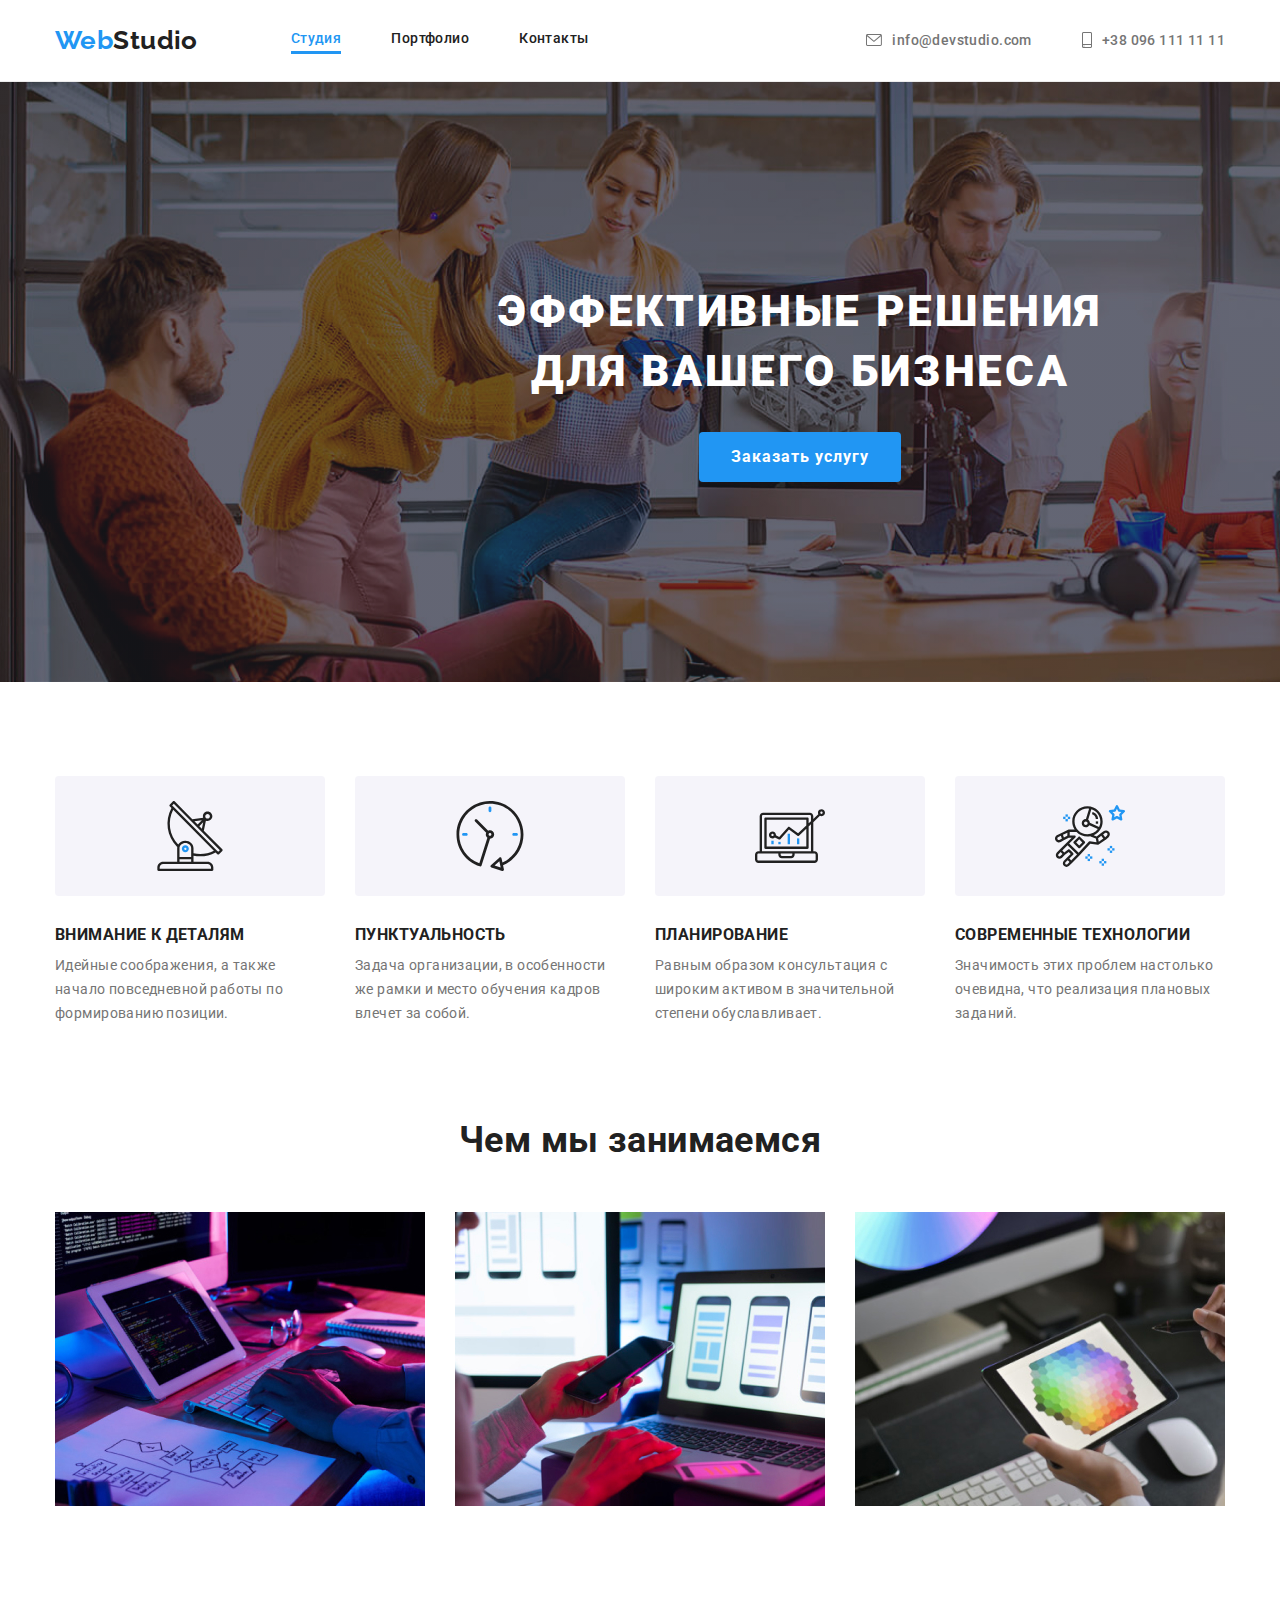
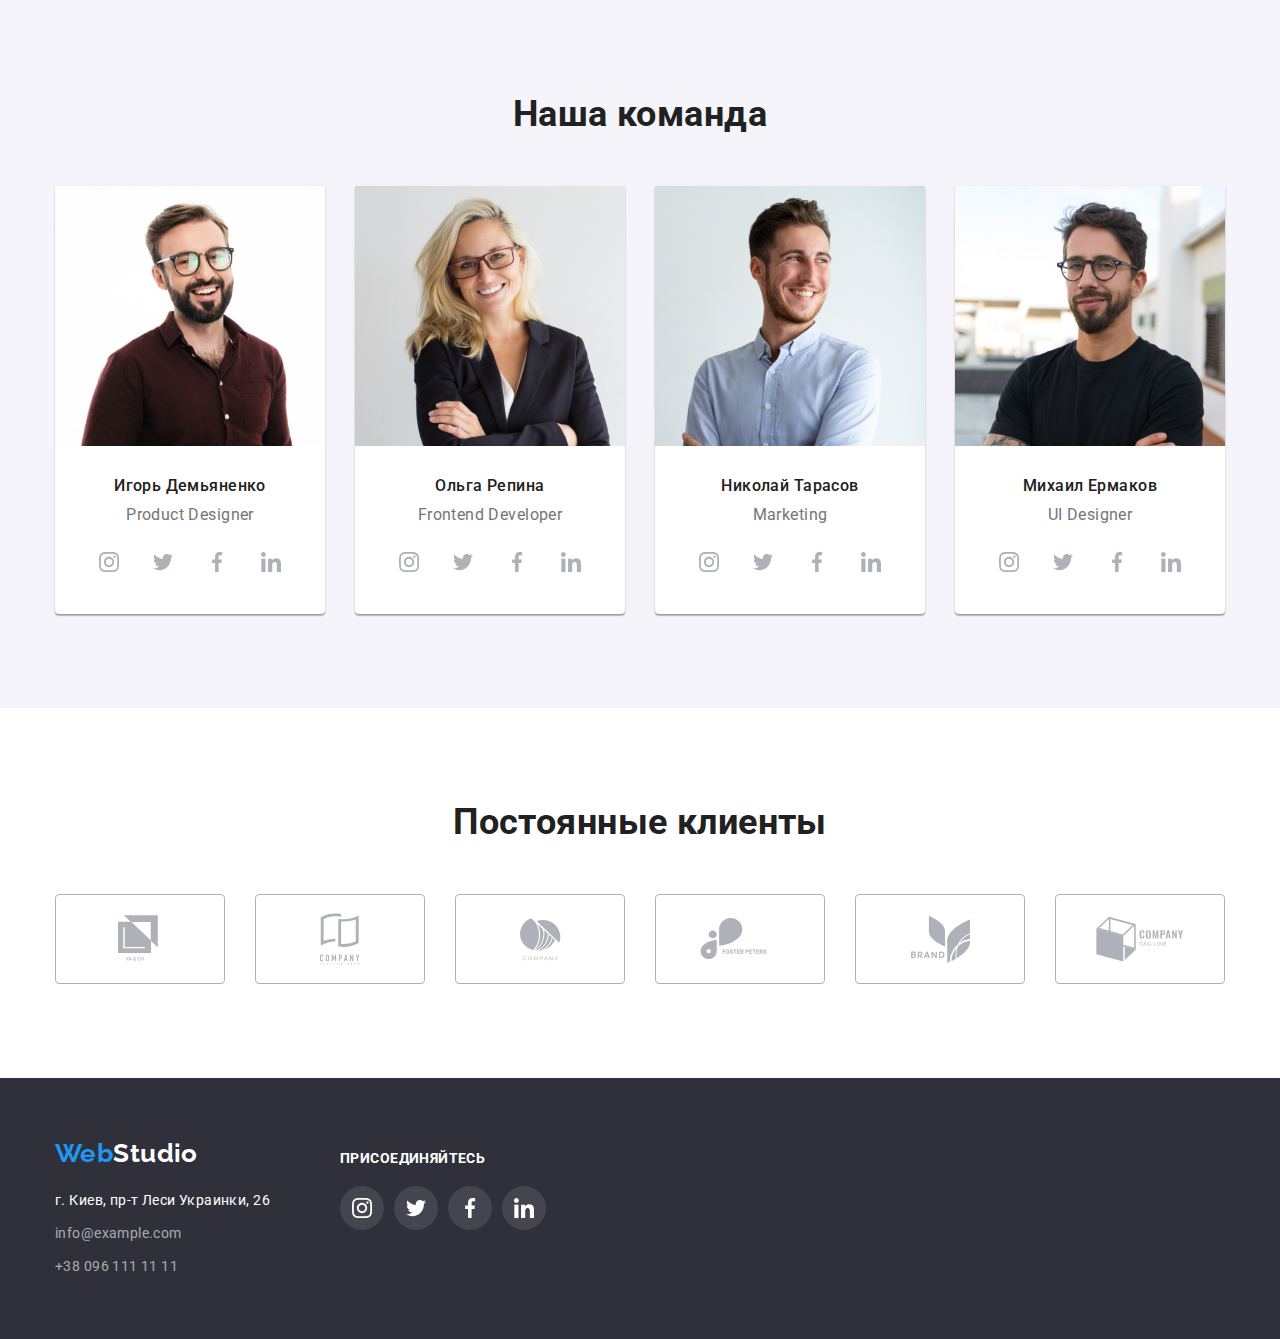
==== index.html @ 6929a304 "Клонирует репозиторий" ====
<!DOCTYPE html>
<html lang="ru">
  	<head>
  	  	<meta charset="UTF-8" />
			<meta name="viewport" content="width=device-width, initial-scale=1.0" />
			<title>Студия</title>
			<link href="https://fonts.googleapis.com/css2?family=Raleway:wght@700&family=Roboto:wght@400;500;700;900&display=swap"
				rel="stylesheet">
			<link rel="stylesheet" href="https://cdnjs.cloudflare.com/ajax/libs/modern-normalize/1.0.0/modern-normalize.min.css">
  	  		<link rel="stylesheet" href="./css/styles.css" />				
  	</head>
  	<body>
  	  	<!-- Шапка -->
  	  	<header class="header">
			<div class="container header-container">
				<!-- Навигация по сайту-->
				<nav class="navigation">
  	    		<!-- Лого -->
  	    			<a lang="en" href="./index.html" class="logo"><span class="logo-part">Web</span>Studio</a>
  	    			<ul class="header-menu list">
  	        			<li class="header-menu-item"><a href="" class="link header-link current-page">Студия</a></li>
  	        			<li class="header-menu-item"><a href="./portfolio.html" class="link header-link">Портфолио</a></li>
  	        			<li class="header-menu-item"><a href="" class="link header-link">Контакты</a></li>
  	      			</ul>
  	    		</nav>
  	    		<!-- Контакты -->
  	    		<ul class="header-contacts list">
  	      			<li class="header-contacts-item">
						<a href="mailto:info@devstudio.com" class="link header-link">							
							<svg class="header-icons-mail">
								<use href="./images/sprite.svg#mail-icon"></use>
							</svg>
							info@devstudio.com
						</a>
					</li>
  	      			<li class="header-contacts-item">
						<a href="tel:+380961111111" class="link header-link">
							<svg class="header-icons-phone">
								<use href="./images/sprite.svg#smartphone-icon"></use>
							</svg>
							+38 096 111 11 11
						</a>
					</li>
			  	</ul>
			</div>
  	  	</header>
  	  	<!-- Основной контент -->
  	  	<main>
  	    	<!-- Баннер -->
  	    	<section class="section-hero dark-bg">
  	      		<div class="container">
					<div class="hero-content">
  	        			<h1 class="title hero-title">Эффективные решения для вашего бизнеса</h1>
					  	<button type="button" class="btn hero-btn">Заказать услугу</button>
					</div>
  	      		</div>
  	    	</section>
  	    	<!-- Командные скилы -->
  	    	<section class="section skills">
				<div class="container">
					<h2 class="title section-title visually-hidden">Командные скилы</h2>
					<ul class="list skills-list">
						<li class="skills-item">
							<h3 class="title skills-title">Внимание к деталям</h3>
							<p class="skills-info">
							Идейные соображения, а также начало повседневной работы по
							формированию позиции.
							</p>
						</li>
						<li class="skills-item">
							<h3 class="title skills-title">Пунктуальность</h3>
							<p class="skills-info">
							Задача организации, в особенности же рамки и место обучения кадров
							влечет за собой.
							</p>
						</li>
						<li class="skills-item">
							<h3 class="title skills-title">Планирование</h3>
							<p class="skills-info">
							Равным образом консультация с широким активом в значительной
							степени обуславливает.
							</p>
						</li>
						<li class="skills-item">
							<h3 class="title skills-title">Современные технологии</h3>
							<p class="skills-info">
							Значимость этих проблем настолько очевидна, что реализация
							плановых заданий.
							</p>
						</li>
					</ul>
				</div>
  	    	</section>
  	    	<!-- Сецкия "Чем мы занимаемся" -->
  	    	<section class="section what-we-do">
				<div class="container">
  	      			<h2 class="title section-title">Чем мы занимаемся</h2>
  	      			<ul class="list what-we-do-list">
  	        			<li class="what-we-do-item">
  	          				<a href="">
  	            				<img
  	              					src="./images/studio-page/code.jpg"
  	              					alt="Процесс написания кода"
  	              					width="370"
  	              					height="294"
  	            				/>
  	          				</a>
  	        			</li>
  	        			<li class="what-we-do-item">
  	          				<a href="">
  	            				<img
  	            		  			src="./images/studio-page/app.jpg"
  	            		  			alt="Процесс создания приложений"
  	            		  			width="370"
  	            		  			height="294"
  	            				/>
  	          				</a>
  	        			</li>
  	        			<li class="what-we-do-item">
  	          				<a href="">
  	            				<img
  	            		  			src="./images/studio-page/design.jpg"
  	            		  			alt="Дизайнер с планшетом"
  	            		  			width="370"
  	            		  			height="294"
  	            				/>
  	          				</a>
  	        			</li>
					</ul>
				</div>
  	    	</section>
  	    	<!-- Информация о команде -->
  	    	<section class="section team-info">
				<div class="container">
  	      			<h2 class="title section-title">Наша команда</h2>
  	      			<ul class="list team-list">
  	        			<li class="team-item">
  	        	  			<img class="team-photo"
  	        	    			src="./images/studio-page/product_designer.jpg"
  	        	    			alt="Игорь Демьяненко. Product Designer."
  	        	    			width="270"
  	        	    			height="260"
  	        	  			/>
  	        	  			<h3 class="team-title">Игорь Демьяненко</h3>
							<p class="team-position">Product Designer</p>
							<ul class="list social-icons">
								<li class="social-icons-item">
									<a class="social-icons-link" href="https://instagram.com/" target="_blank"
										rel="noopener noreferer" aria-label="Instagram">
										<svg class="social-icons-svg">
											<use href="./images/sprite.svg#instagram-icon"></use>
										</svg>
									</a>
								</li>
								<li class="social-icons-item">
									<a class="social-icons-link" href="https://twitter.com/" target="_blank"
										rel="noopener noreferer" aria-label="Twitter">
										<svg class="social-icons-svg">
											<use href="./images/sprite.svg#twitter-icon"></use>
										</svg>
									</a>
								</li>
								<li class="social-icons-item">
									<a class="social-icons-link" href="https://facebook.com/" target="_blank"
										rel="noopener noreferer" aria-label="Facebook">
										<svg class="social-icons-svg">
											<use href="./images/sprite.svg#facebook-icon"></use>
										</svg>
									</a>
								</li>
								<li class="social-icons-item">
									<a class="social-icons-link" href="https://linkedin.com/" target="_blank"
										rel="noopener noreferer" aria-label="Linkedin">
										<svg class="social-icons-svg">
											<use href="./images/sprite.svg#linkedin-icon"></use>
										</svg>
									</a>
								</li>
							</ul>
  	        			</li>
  	        			<li class="team-item">
  	        	  			<img class="team-photo"
  	        	    			src="./images/studio-page/frontend_developer.jpg"
  	        	    			alt="Ольга Репина. Frontend Developer."
  	        	    			width="270"
  	        	    			height="260"
  	        	  			/>
  	        	  			<h3 class="team-title">Ольга Репина</h3>
							<p class="team-position">Frontend Developer</p>
							<ul class="list social-icons">
								<li class="social-icons-item">
									<a class="social-icons-link" href="https://instagram.com/" target="_blank" rel="noopener noreferer"
										aria-label="Instagram">
										<svg class="social-icons-svg">
											<use href="./images/sprite.svg#instagram-icon"></use>
										</svg>
									</a>
								</li>
								<li class="social-icons-item">
									<a class="social-icons-link" href="https://twitter.com/" target="_blank" rel="noopener noreferer"
										aria-label="Twitter">
										<svg class="social-icons-svg">
											<use href="./images/sprite.svg#twitter-icon"></use>
										</svg>
									</a>
								</li>
								<li class="social-icons-item">
									<a class="social-icons-link" href="https://facebook.com/" target="_blank" rel="noopener noreferer"
										aria-label="Facebook">
										<svg class="social-icons-svg">
											<use href="./images/sprite.svg#facebook-icon"></use>
										</svg>
									</a>
								</li>
								<li class="social-icons-item">
									<a class="social-icons-link" href="https://linkedin.com/" target="_blank" rel="noopener noreferer"
										aria-label="Linkedin">
										<svg class="social-icons-svg">
											<use href="./images/sprite.svg#linkedin-icon"></use>
										</svg>
									</a>
								</li>
							</ul>
  	        			</li>
  	        			<li class="team-item">
  	        	  			<img class="team-photo"
  	        	    			src="./images/studio-page/marketing.jpg"
  	        	    			alt="Николай Тарасов. Marketing."
  	        	    			width="270"
  	        	    			height="260"
  	        	  			/>
  	        	  			<h3 class="team-title">Николай Тарасов</h3>
							<p class="team-position">Marketing</p>
							<ul class="list social-icons">
								<li class="social-icons-item">
									<a class="social-icons-link" href="https://instagram.com/" target="_blank" rel="noopener noreferer"
										aria-label="Instagram">
										<svg class="social-icons-svg">
											<use href="./images/sprite.svg#instagram-icon"></use>
										</svg>
									</a>
								</li>
								<li class="social-icons-item">
									<a class="social-icons-link" href="https://twitter.com/" target="_blank" rel="noopener noreferer"
										aria-label="Twitter">
										<svg class="social-icons-svg">
											<use href="./images/sprite.svg#twitter-icon"></use>
										</svg>
									</a>
								</li>
								<li class="social-icons-item">
									<a class="social-icons-link" href="https://facebook.com/" target="_blank" rel="noopener noreferer"
										aria-label="Facebook">
										<svg class="social-icons-svg">
											<use href="./images/sprite.svg#facebook-icon"></use>
										</svg>
									</a>
								</li>
								<li class="social-icons-item">
									<a class="social-icons-link" href="https://linkedin.com/" target="_blank" rel="noopener noreferer"
										aria-label="Linkedin">
										<svg class="social-icons-svg">
											<use href="./images/sprite.svg#linkedin-icon"></use>
										</svg>
									</a>
								</li>
							</ul>
  	        			</li>
  	        			<li class="team-item">
  	        	  			<img class="team-photo"
  	        	    			src="./images/studio-page/ui_designer.jpg"
  	        	    			alt="Михаил Ермаков. UI Designer."
  	        	    			width="270"
  	        	    			height="260"
  	        	  			/>
  	        	  			<h3 class="team-title">Михаил Ермаков</h3>
							<p class="team-position">UI Designer</p>
							<ul class="list social-icons">
								<li class="social-icons-item">
									<a class="social-icons-link" href="https://instagram.com/" target="_blank" rel="noopener noreferer"
										aria-label="Instagram">
										<svg class="social-icons-svg">
											<use href="./images/sprite.svg#instagram-icon"></use>
										</svg>
									</a>
								</li>
								<li class="social-icons-item">
									<a class="social-icons-link" href="https://twitter.com/" target="_blank" rel="noopener noreferer"
										aria-label="Twitter">
										<svg class="social-icons-svg">
											<use href="./images/sprite.svg#twitter-icon"></use>
										</svg>
									</a>
								</li>
								<li class="social-icons-item">
									<a class="social-icons-link" href="https://facebook.com/" target="_blank" rel="noopener noreferer"
										aria-label="Facebook">
										<svg class="social-icons-svg">
											<use href="./images/sprite.svg#facebook-icon"></use>
										</svg>
									</a>
								</li>
								<li class="social-icons-item">
									<a class="social-icons-link" href="https://linkedin.com/" target="_blank" rel="noopener noreferer"
										aria-label="Linkedin">
										<svg class="social-icons-svg">
											<use href="./images/sprite.svg#linkedin-icon"></use>
										</svg>
									</a>
								</li>
							</ul>
  	        			</li>
					</ul>
				</div>
  	    	</section>
			<section class="section customers">
				<div class="container">
					<h2 class="title section-title">Постоянные клиенты</h2>
					<ul class="list customers-list">
						<li class="customers-item">
							<a class="customers-link" href="" target="_blank" rel="noopener noreferer" aria-label="Company1">
								<svg class="customers-icons-svg customers-icons-svg1">
									<use href="./images/sprite.svg#logo1-icon"></use>
								</svg>
							</a>
						</li>
						<li class="customers-item">
							<a class="customers-link" href="" target="_blank" rel="noopener noreferer" aria-label="Company2">
								<svg class="customers-icons-svg customers-icons-svg2">
									<use href="./images/sprite.svg#logo2-icon"></use>
								</svg>
							</a>
						</li>
						<li class="customers-item">
							<a class="customers-link" href="" target="_blank" rel="noopener noreferer" aria-label="Company3">
								<svg class="customers-icons-svg customers-icons-svg3">
									<use href="./images/sprite.svg#logo3-icon"></use>
								</svg>
							</a>
						</li>
						<li class="customers-item">
							<a class="customers-link" href="" target="_blank" rel="noopener noreferer" aria-label="Company4">
								<svg class="customers-icons-svg customers-icons-svg4">
									<use href="./images/sprite.svg#logo4-icon"></use>
								</svg>
							</a>
						</li>
						<li class="customers-item">
							<a class="customers-link" href="" target="_blank" rel="noopener noreferer" aria-label="Company5">
								<svg class="customers-icons-svg customers-icons-svg5">
									<use href="./images/sprite.svg#logo5-icon"></use>
								</svg>
							</a>
						</li>
						<li class="customers-item">
							<a class="customers-link" href="" target="_blank" rel="noopener noreferer" aria-label="Company6">
								<svg class="customers-icons-svg customers-icons-svg6">
									<use href="./images/sprite.svg#logo6-icon"></use>
								</svg>
							</a>
						</li>
					</ul>
				</div>
			</section>
		</main>
  	  	<!-- Footer -->
  	  	<footer class="footer dark-bg">
			<div class="container">
				<div>
  	    			<a href="./index.html" class="logo"><span class="logo-part">Web</span>Studio</a>
  	    			<address>
						<ul class="list">
  	        				<li class="footer-item"><a href="https://goo.gl/maps/fc2orhwNAGjBspvX7" class="link" target="_blank" rel="noopener noreferer">г. Киев, пр-т Леси Украинки, 26</a></li>
							<li class="footer-item"><a href="mailto:info@devstudio.com" class="link footer-link">info@example.com</a></li>
							<li class="footer-item"><a href="tel:+380961111111" class="link footer-link">+38 096 111 11 11</a></li>
						</ul>
					</address>
				</div>
				<div class="footer-social">
					<h4 class="title">Присоединяйтесь</h4>
					<ul class="list social-icons">
						<li class="social-icons-item">
							<a class="social-icons-link footer-icons-link" href="https://instagram.com/" target="_blank" rel="noopener noreferer"
								aria-label="Instagram">
								<svg class="social-icons-svg">
									<use href="./images/sprite.svg#instagram-icon"></use>
								</svg>
							</a>
						</li>
						<li class="social-icons-item">
							<a class="social-icons-link footer-icons-link" href="https://twitter.com/" target="_blank" rel="noopener noreferer"
								aria-label="Twitter">
								<svg class="social-icons-svg">
									<use href="./images/sprite.svg#twitter-icon"></use>
								</svg>
							</a>
						</li>
						<li class="social-icons-item">
							<a class="social-icons-link footer-icons-link" href="https://facebook.com/" target="_blank" rel="noopener noreferer"
								aria-label="Facebook">
								<svg class="social-icons-svg">
									<use href="./images/sprite.svg#facebook-icon"></use>
								</svg>
							</a>
						</li>
						<li class="social-icons-item">
							<a class="social-icons-link footer-icons-link" href="https://linkedin.com/" target="_blank" rel="noopener noreferer"
								aria-label="Linkedin">
								<svg class="social-icons-svg">
									<use href="./images/sprite.svg#linkedin-icon"></use>
								</svg>
							</a>
						</li>
					</ul>
				</div>  
			</div>
  	  	</footer>
  	</body>
</html>
---- css/styles.css ----
:root {
  --main-color: #757575;
  --title-color: #212121;
  --accent-color: #2196f3;
  --white: #ffffff;
  --dark-bg: #2f303a;
  --grey: #f5f4fa;
  --icons: #afb1b8;
}

html {
  box-sizing: border-box;
}

*,
*::before,
*::after {
  box-sizing: inherit;
}

body {
  margin: 0px;
  padding: 0px;
  font-family: Roboto, sans-serif;
  font-size: 14px;
  line-height: 1.714;
  letter-spacing: 0.03em;
  color: var(--main-color);
}

h1,
h2,
h3,
h4,
p {
  margin-top: 0;
}

img {
  display: block;
  max-width: 100%;
  height: auto;
}

address {
  font-style: normal;
}

.visually-hidden {
  position: absolute !important;
  clip: rect(1px 1px 1px 1px);
  clip: rect(1px, 1px, 1px, 1px);
  padding: 0 !important;
  border: 0 !important;
  height: 1px !important;
  width: 1px !important;
  overflow: hidden;
}

.container {
  width: 1200px;
  padding-left: 15px;
  padding-right: 15px;
  margin-right: auto;
  margin-left: auto;
}

.list {
  list-style: none;
  margin: 0;
  padding: 0;
}

.link {
  color: var(--title-color);
  text-decoration: none;
}

.header-link {
  font-weight: 500;
  line-height: 1.143;
}

.header-contacts .header-link {
  color: var(--main-color);
}

.header-contacts .header-contacts-item:not(:last-child) {
  margin-right: 50px;
}

.link:hover,
.link:focus,
.dark-bg .link:hover,
.dark-bg .link:focus,
.current-page {
  color: var(--accent-color);
}

.header-menu .header-link:hover:after,
.current-page:after {
  content: '';
  display: block;
  width: 100%;
  height: 3px;
  background-color: var(--accent-color);
}

.logo {
  font-family: Raleway;
  font-weight: 700;
  font-size: 26px;
  line-height: 1.192;
  color: var(--title-color);
  text-decoration: none;
}

.logo-part {
  color: var(--accent-color);
}

.btn {
  display: inline-block;
  font-family: inherit;
  font-size: 16px;
  text-align: center;
  border: none;
  border-radius: 4px;
  cursor: pointer;
}

.hero-btn {
  font-weight: 700;
  line-height: 1.875;
  letter-spacing: 0.06em;
  min-width: 200px;
  padding: 10px 32px;
  background-color: var(--accent-color);
  color: var(--white);
}

.btn:hover,
.btn:focus {
  background-color: rgba(33, 150, 243, 0.75);
  box-shadow: 0px 3px 1px rgba(0, 0, 0, 0.1), 0px 1px 2px rgba(0, 0, 0, 0.08),
    0px 2px 2px rgba(0, 0, 0, 0.12);
}

.btn:active {
  background-color: rgba(33, 150, 243, 0.5);
  box-shadow: 0px 3px 1px rgba(0, 0, 0, 0.1), 0px 1px 2px rgba(0, 0, 0, 0.08),
    0px 2px 2px rgba(0, 0, 0, 0.12);
}

.title {
  font-weight: 700;
  color: var(--title-color);
}

.hidden-title {
  display: none;
}

.header {
  padding: 25px 0px;
  border-bottom: 1px solid #ececec;
}

.header .logo {
  margin-right: 93px;
}

.header-container {
  display: flex;
  justify-content: flex-end;
  align-items: center;
}

.navigation {
  display: flex;
  margin-right: auto;
  align-items: center;
}

.header-menu {
  display: inline-flex;
}

.header-menu-item:not(:last-child) {
  margin-right: 50px;
}

.header-contacts {
  display: flex;
}

.header-contacts .header-link {
  display: flex;
  align-items: center;
}

.header-icons-mail {
  width: 16px;
  height: 12px;
  margin-right: 10px;
  fill: var(--main-color);
}

.header-icons-phone {
  width: 10px;
  height: 16px;
  margin-right: 10px;
  fill: var(--main-color);
}

.header-link:hover .header-icons-mail,
.header-link:focus .header-icons-mail,
.header-link:hover .header-icons-phone,
.header-link:focus .header-icons-phone {
  fill: var(--accent-color);
}

.section-hero {
  min-width: 1600px;
  padding-top: 200px;
  padding-bottom: 200px;
  background-image: linear-gradient(
      to right,
      rgba(47, 48, 58, 0.4),
      rgba(47, 48, 58, 0.4)
    ),
    url(../images/studio-page/hero-img.jpg);
  background-repeat: no-repeat;
  background-position: center;
}

.hero-content {
  text-align: center;
}

.hero-title {
  margin-right: auto;
  margin-left: auto;
  margin-bottom: 30px;
  max-width: 696px;
  font-weight: 900;
  font-size: 44px;
  line-height: 1.36;
  letter-spacing: 0.06em;
  text-transform: uppercase;
}

.section {
  padding-top: 94px;
  padding-bottom: 94px;
}

.section-title {
  font-size: 36px;
  line-height: 1.166;
  text-align: center;
}

.skills-list {
  display: flex;
  flex-wrap: wrap;
  margin-left: -30px;
  margin-top: -30px;
}

.skills-item {
  margin-left: 30px;
  margin-top: 30px;
  flex-basis: calc(100% / 4 - 30px);
}

.skills-item::before {
  display: block;
  content: '';
  height: 120px;
  margin-bottom: 30px;
  background-repeat: no-repeat;
  background-position: center center;
  background-color: var(--grey);
  border-radius: 4px;
}

.skills-item:nth-child(1)::before {
  background-image: url(../images/studio-page/antenna.svg);
}

.skills-item:nth-child(2)::before {
  background-image: url(../images/studio-page/clock.svg);
}

.skills-item:nth-child(3)::before {
  background-image: url(../images/studio-page/diagram.svg);
}

.skills-item:nth-child(4)::before {
  background-image: url(../images/studio-page/astronaut.svg);
}

.skills-title {
  margin-bottom: 10px;
  line-height: 1.143;
  text-transform: uppercase;
}

.skills-info {
  margin-bottom: 0px;
  line-height: 1.714;
}

.what-we-do {
  padding-top: 0;
}

.what-we-do .section-title {
  margin-bottom: 50px;
}

.what-we-do-list {
  display: flex;
  flex-wrap: wrap;
  margin-top: -30px;
  margin-left: -30px;
}

.what-we-do-item {
  padding-bottom: 0;
  margin-top: 30px;
  margin-left: 30px;
  flex-basis: calc(100% / 3 - 30px);
}

.team-info {
  background-color: var(--grey);
}

.team-info .section-title {
  margin-bottom: 50px;
}

.team-list {
  display: flex;
  flex-wrap: wrap;
  margin-top: -30px;
  margin-left: -30px;
}

.team-item {
  margin-top: 30px;
  margin-left: 30px;
  padding-bottom: 30px;
  flex-basis: calc(100% / 4 - 30px);
  background-color: var(--white);
  box-shadow: 0px 1px 3px rgba(0, 0, 0, 0.12), 0px 1px 1px rgba(0, 0, 0, 0.14),
    0px 2px 1px rgba(0, 0, 0, 0.2);
  border-radius: 0px 0px 4px 4px;
}

.team-photo {
  margin-bottom: 30px;
}

.team-title {
  margin-bottom: 10px;
  font-weight: 500;
  font-size: 16px;
  line-height: 1.188;
  text-align: center;
  color: var(--title-color);
}

.team-position {
  margin-bottom: 16px;
  font-size: 16px;
  line-height: 1.188;
  text-align: center;
}

.social-icons {
  display: flex;
  justify-content: center;
}

.social-icons-item:not(:last-child) {
  margin-right: 10px;
}

.social-icons-link {
  display: flex;
  justify-content: center;
  align-items: center;
  width: 44px;
  height: 44px;
  border-radius: 50%;
}

.social-icons-link:hover {
  background-color: var(--accent-color);
}

.social-icons-svg {
  width: 20px;
  height: 20px;
  fill: var(--icons);
}

.social-icons-link:hover .social-icons-svg,
.social-icons-link:focus .social-icons-svg {
  fill: var(--white);
}

.customers .section-title {
  margin-bottom: 50px;
}

.customers-list {
  display: flex;
  justify-content: center;
}

.customers-item:not(:last-child) {
  margin-right: 30px;
}

.customers-link {
  display: flex;
  justify-content: center;
  align-items: center;
  width: 170px;
  height: 90px;
  border: 1px solid #afb1b8;
  border-radius: 4px;
}

.customers-link:hover {
  border: 1px solid var(--accent-color);
  border-radius: 4px;
}

.customers-icons-svg {
  fill: var(--icons);
}

.customers-link:hover .customers-icons-svg,
.customers-link:focus .customers-icons-svg {
  fill: var(--accent-color);
}

.customers-icons-svg1 {
  width: 44px;
  height: 49px;
}

.customers-icons-svg2 {
  width: 40px;
  height: 52px;
}

.customers-icons-svg3 {
  width: 41px;
  height: 43px;
}

.customers-icons-svg4 {
  width: 80px;
  height: 42px;
}

.customers-icons-svg5 {
  width: 59px;
  height: 47px;
}

.customers-icons-svg6 {
  width: 88px;
  height: 45px;
}

.works-title {
  padding: 0 24px;
  margin-bottom: 4px;
  font-weight: 700;
  font-size: 18px;
  line-height: 2;
  letter-spacing: 0.06em;
  color: var(--title-color);
}

.works-type {
  padding: 0 24px 20px;
  margin-bottom: 0;
  font-size: 16px;
  line-height: 1.875;
  color: var(--main-color);
}

.footer {
  padding-top: 60px;
  padding-bottom: 60px;
}

.footer .logo {
  display: inline-block;
  margin-bottom: 20px;
}

.footer-item:not(:last-child) {
  margin-bottom: 9px;
}

.footer .container {
  display: flex;
}

.footer-social {
  margin-left: 70px;
}

.footer-social .title {
  margin-top: 12px;
  margin-bottom: 20px;
  font-weight: 700;
  line-height: 1.143;
  text-transform: uppercase;
}

.footer-social .social-icons-svg {
  fill: var(--white);
}

.footer-icons-link {
  background-color: rgba(255, 255, 255, 0.1);
}

.portfolio {
  padding: 94px 0px;
}

.portfolio-menu-list {
  display: flex;
  justify-content: center;
}

.potfolio-menu-item:not(:last-child) {
  margin-right: 8px;
}

.potfolio-btn {
  padding: 6px 22px;
  font-weight: 500;
  line-height: 1.625;
  background-color: var(--grey);
}

.portfolio-nav {
  margin-bottom: 50px;
}

.potfolio-menu {
  display: flex;
  flex-wrap: wrap;
  margin-left: -30px;
  margin-top: -30px;
}

.portfolio-item {
  border: 1px solid #eeeeee;
  margin-left: 30px;
  margin-top: 30px;
  flex-basis: calc(100% / 3 - 30px);
}

.portfolio-item:hover,
.portfolio-item:focus {
  box-shadow: 0px 1px 1px rgba(0, 0, 0, 0.12), 0px 4px 4px rgba(0, 0, 0, 0.06),
    1px 4px 6px rgba(0, 0, 0, 0.16);
}

.portfolio-photo {
  margin-bottom: 20px;
}

.dark-bg {
  background-color: var(--dark-bg);
}

.dark-bg .title,
.dark-bg .link,
.dark-bg .logo {
  color: var(--white);
}

.dark-bg .footer-link {
  color: rgba(255, 255, 255, 0.6);
}
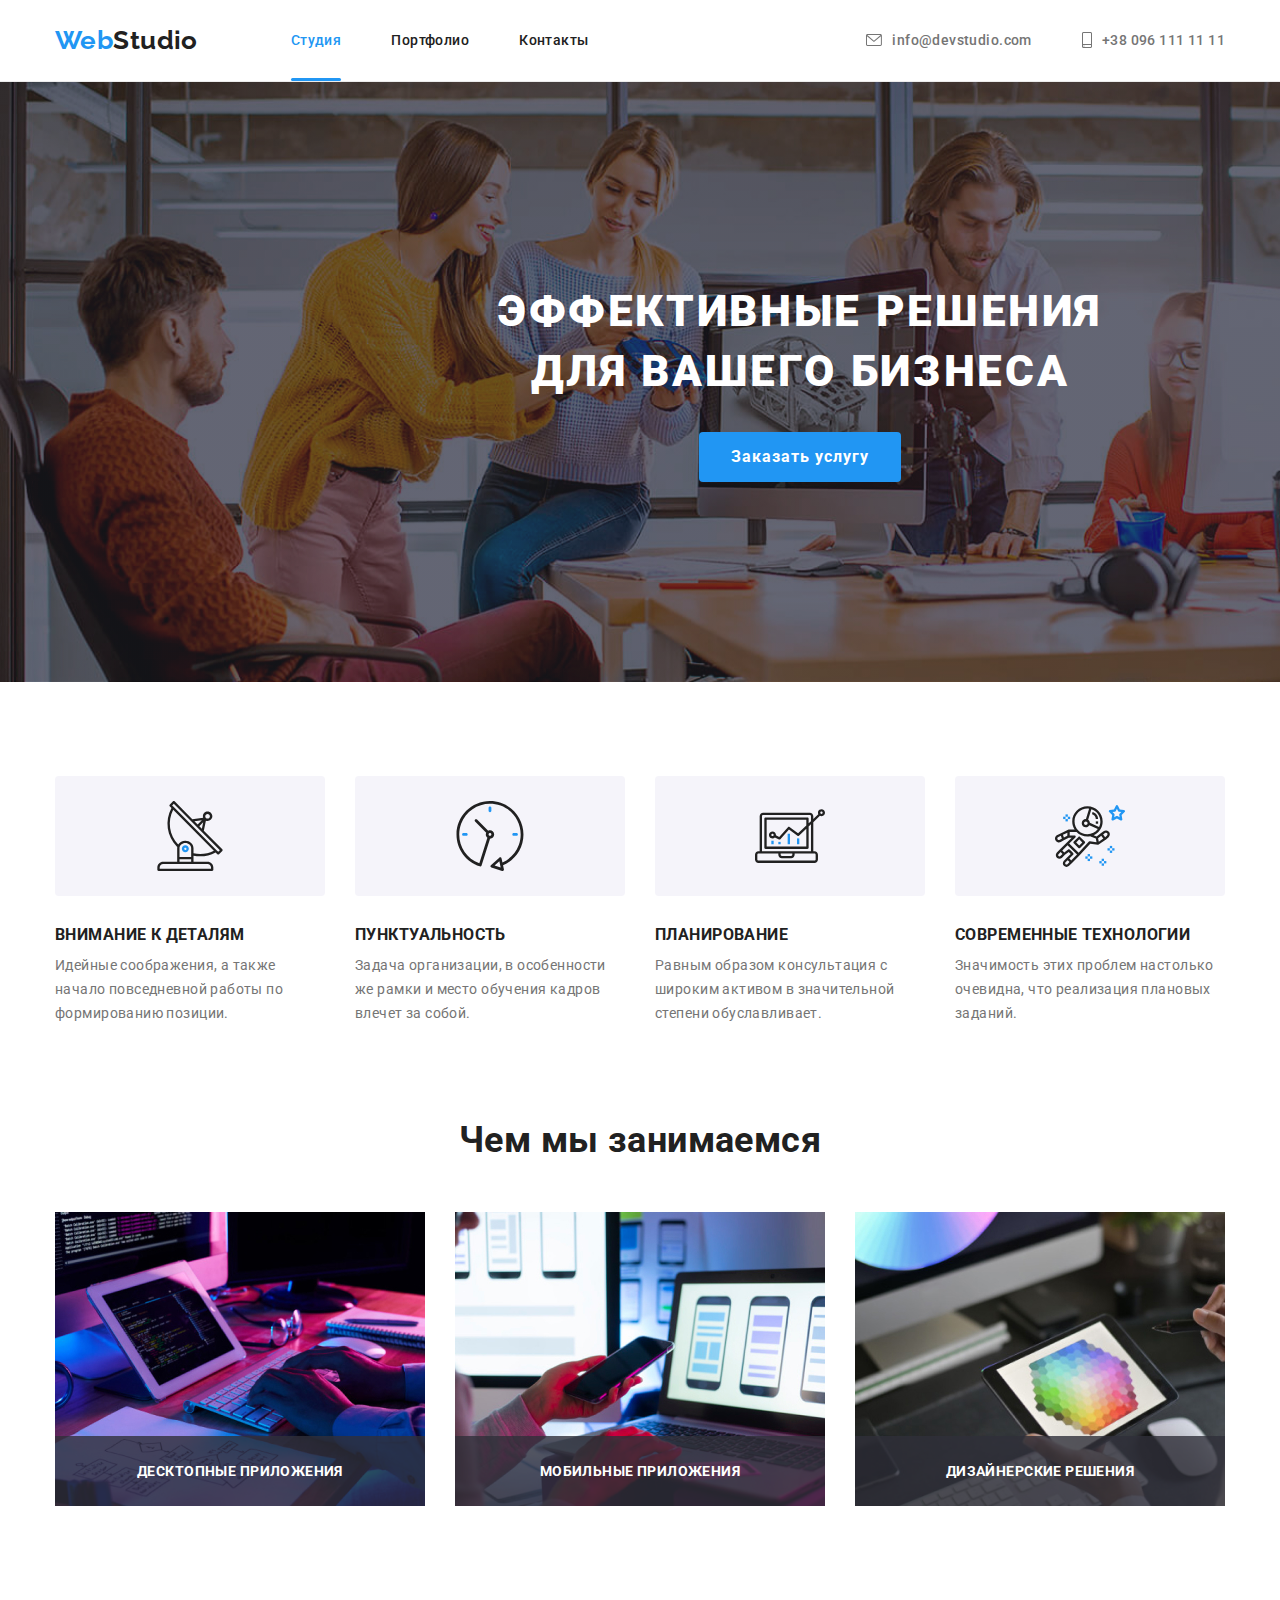
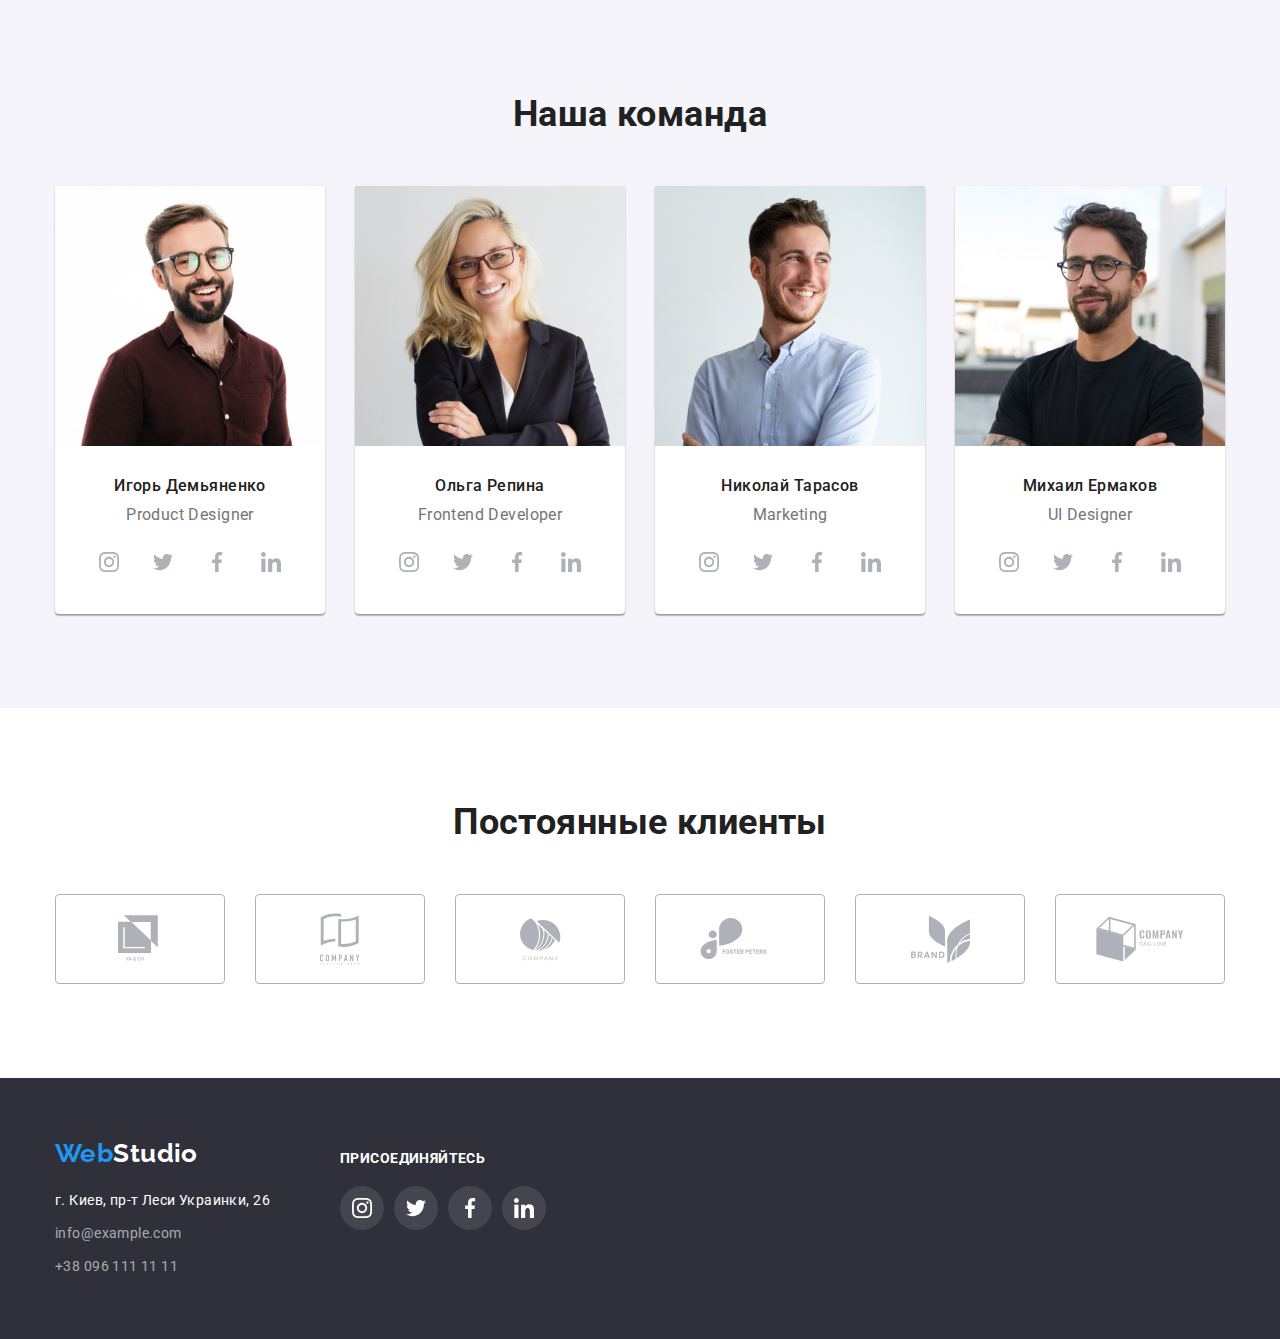
==== commit ef88bcee: "Добавляет позиционирование." ====
--- a/index.html
+++ b/index.html
@@ -18,9 +18,15 @@
   	    		<!-- Лого -->
   	    			<a lang="en" href="./index.html" class="logo"><span class="logo-part">Web</span>Studio</a>
   	    			<ul class="header-menu list">
-  	        			<li class="header-menu-item"><a href="" class="link header-link current-page">Студия</a></li>
-  	        			<li class="header-menu-item"><a href="./portfolio.html" class="link header-link">Портфолио</a></li>
-  	        			<li class="header-menu-item"><a href="" class="link header-link">Контакты</a></li>
+  	        			<li class="header-menu-item">
+							<a href="" class="link header-link current-page">Студия<div class="sub-line"></div></a>
+						</li>
+  	        			<li class="header-menu-item">
+							<a href="./portfolio.html" class="link header-link">Портфолио</a>
+						</li>
+  	        			<li class="header-menu-item">
+							<a href="" class="link header-link">Контакты</a>
+						</li>
   	      			</ul>
   	    		</nav>
   	    		<!-- Контакты -->
@@ -98,32 +104,41 @@
   	      			<ul class="list what-we-do-list">
   	        			<li class="what-we-do-item">
   	          				<a href="">
-  	            				<img
-  	              					src="./images/studio-page/code.jpg"
-  	              					alt="Процесс написания кода"
-  	              					width="370"
-  	              					height="294"
-  	            				/>
+								<div class="what-we-do-thumb">
+  	            					<img
+  	              						src="./images/studio-page/code.jpg"
+  	              						alt="Процесс написания кода"
+  	              						width="370"
+  	              						height="294"
+									/>
+									<p class="what-we-do-info">Десктопные приложения</p>
+								</div>
   	          				</a>
   	        			</li>
   	        			<li class="what-we-do-item">
   	          				<a href="">
-  	            				<img
-  	            		  			src="./images/studio-page/app.jpg"
-  	            		  			alt="Процесс создания приложений"
-  	            		  			width="370"
-  	            		  			height="294"
-  	            				/>
+								<div class="what-we-do-thumb">
+									<img
+										src="./images/studio-page/app.jpg"
+										alt="Процесс создания приложений"
+										width="370"
+										height="294"
+									/>
+									<p class="what-we-do-info">Мобильные приложения</p>
+								</div>
   	          				</a>
   	        			</li>
   	        			<li class="what-we-do-item">
   	          				<a href="">
-  	            				<img
-  	            		  			src="./images/studio-page/design.jpg"
-  	            		  			alt="Дизайнер с планшетом"
-  	            		  			width="370"
-  	            		  			height="294"
-  	            				/>
+								<div class="what-we-do-thumb">
+									<img
+										src="./images/studio-page/design.jpg"
+										alt="Дизайнер с планшетом"
+										width="370"
+										height="294"
+									/>
+									<p class="what-we-do-info">Дизайнерские решения</p>  
+								</div>
   	          				</a>
   	        			</li>
 					</ul>
--- a/css/styles.css
+++ b/css/styles.css
@@ -97,15 +97,6 @@
   color: var(--accent-color);
 }
 
-.header-menu .header-link:hover:after,
-.current-page:after {
-  content: '';
-  display: block;
-  width: 100%;
-  height: 3px;
-  background-color: var(--accent-color);
-}
-
 .logo {
   font-family: Raleway;
   font-weight: 700;
@@ -189,6 +180,29 @@
 .header-menu-item:not(:last-child) {
   margin-right: 50px;
 }
+
+.current-page {
+  position: relative;
+}
+
+.sub-line {
+  position: absolute;
+  left: 0;
+  top: 46.85px;
+  width: 100%;
+  height: 3px;
+  border-radius: 2px;
+  background-color: var(--accent-color);
+}
+
+/* .header-menu .header-link:hover:after,
+.current-page:after {
+  content: '';
+  display: block;
+  width: 100%;
+  height: 3px;
+  background-color: var(--accent-color);
+} */
 
 .header-contacts {
   display: flex;
@@ -334,6 +348,25 @@
   flex-basis: calc(100% / 3 - 30px);
 }
 
+.what-we-do-thumb {
+  position: relative;
+}
+
+.what-we-do-info {
+  width: 100%;
+  position: absolute;
+  left: 0;
+  bottom: 0;
+  padding: 27px 0;
+  margin-bottom: 0;
+  font-weight: 700;
+  line-height: 1.143;
+  text-align: center;
+  text-transform: uppercase;
+  background-color: rgba(47, 48, 58, 0.8);
+  color: var(--white);
+}
+
 .team-info {
   background-color: var(--grey);
 }
@@ -482,6 +515,7 @@
 
 .works-title {
   padding: 0 24px;
+  margin-top: 20px;
   margin-bottom: 4px;
   font-weight: 700;
   font-size: 18px;
@@ -580,8 +614,33 @@
     1px 4px 6px rgba(0, 0, 0, 0.16);
 }
 
-.portfolio-photo {
+/* .portfolio-photo {
   margin-bottom: 20px;
+} */
+
+.portfolio-thumb {
+  position: relative;
+  overflow: hidden;
+}
+
+.portfolio-info {
+  position: absolute;
+  top: 0;
+  left: 0;
+  width: 100%;
+  height: 100%;
+  transform: translateY(100%);
+  transition: transform 250ms ease;
+  margin-bottom: 0;
+  padding: 63px 24px;
+  font-size: 18px;
+  line-height: 1.56;
+  color: var(--white);
+  background-color: rgba(33, 150, 243, 0.9);
+}
+
+.portfolio-item:hover .portfolio-info {
+  transform: translateX(0);
 }
 
 .dark-bg {
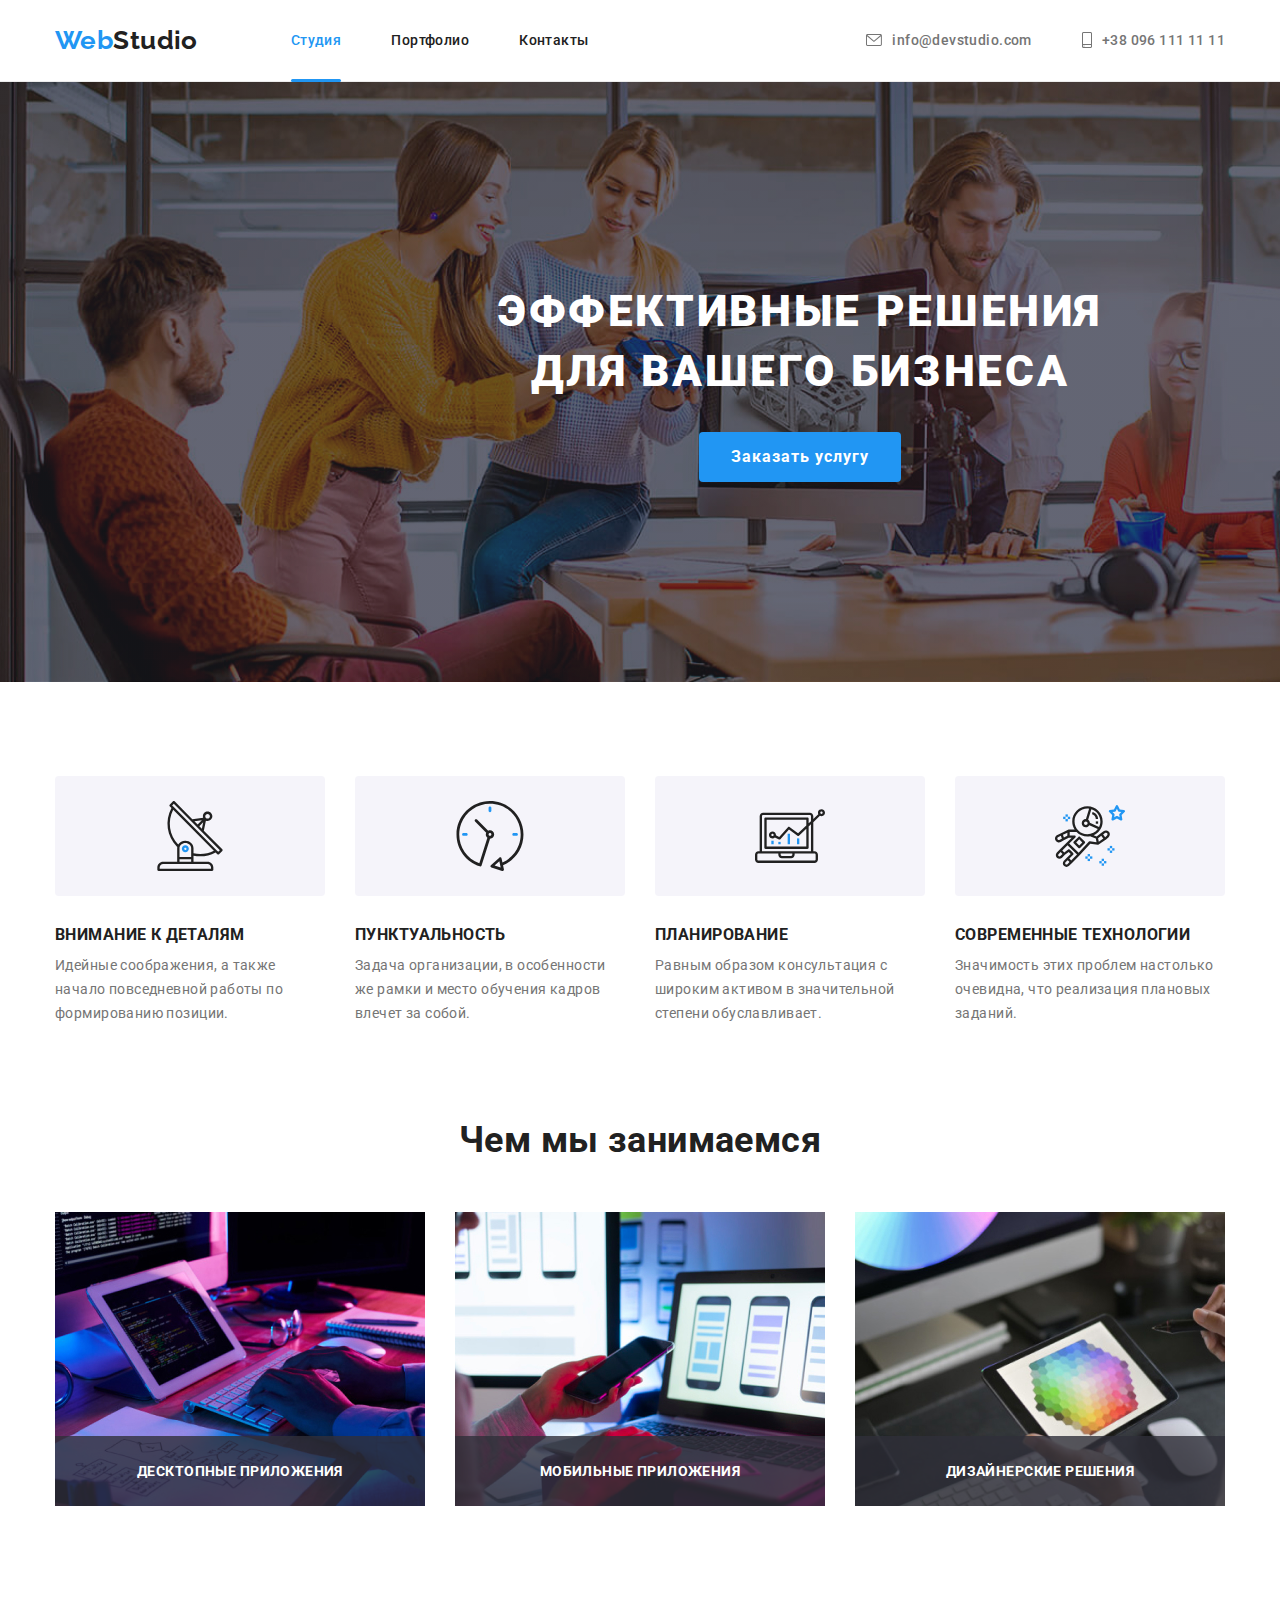
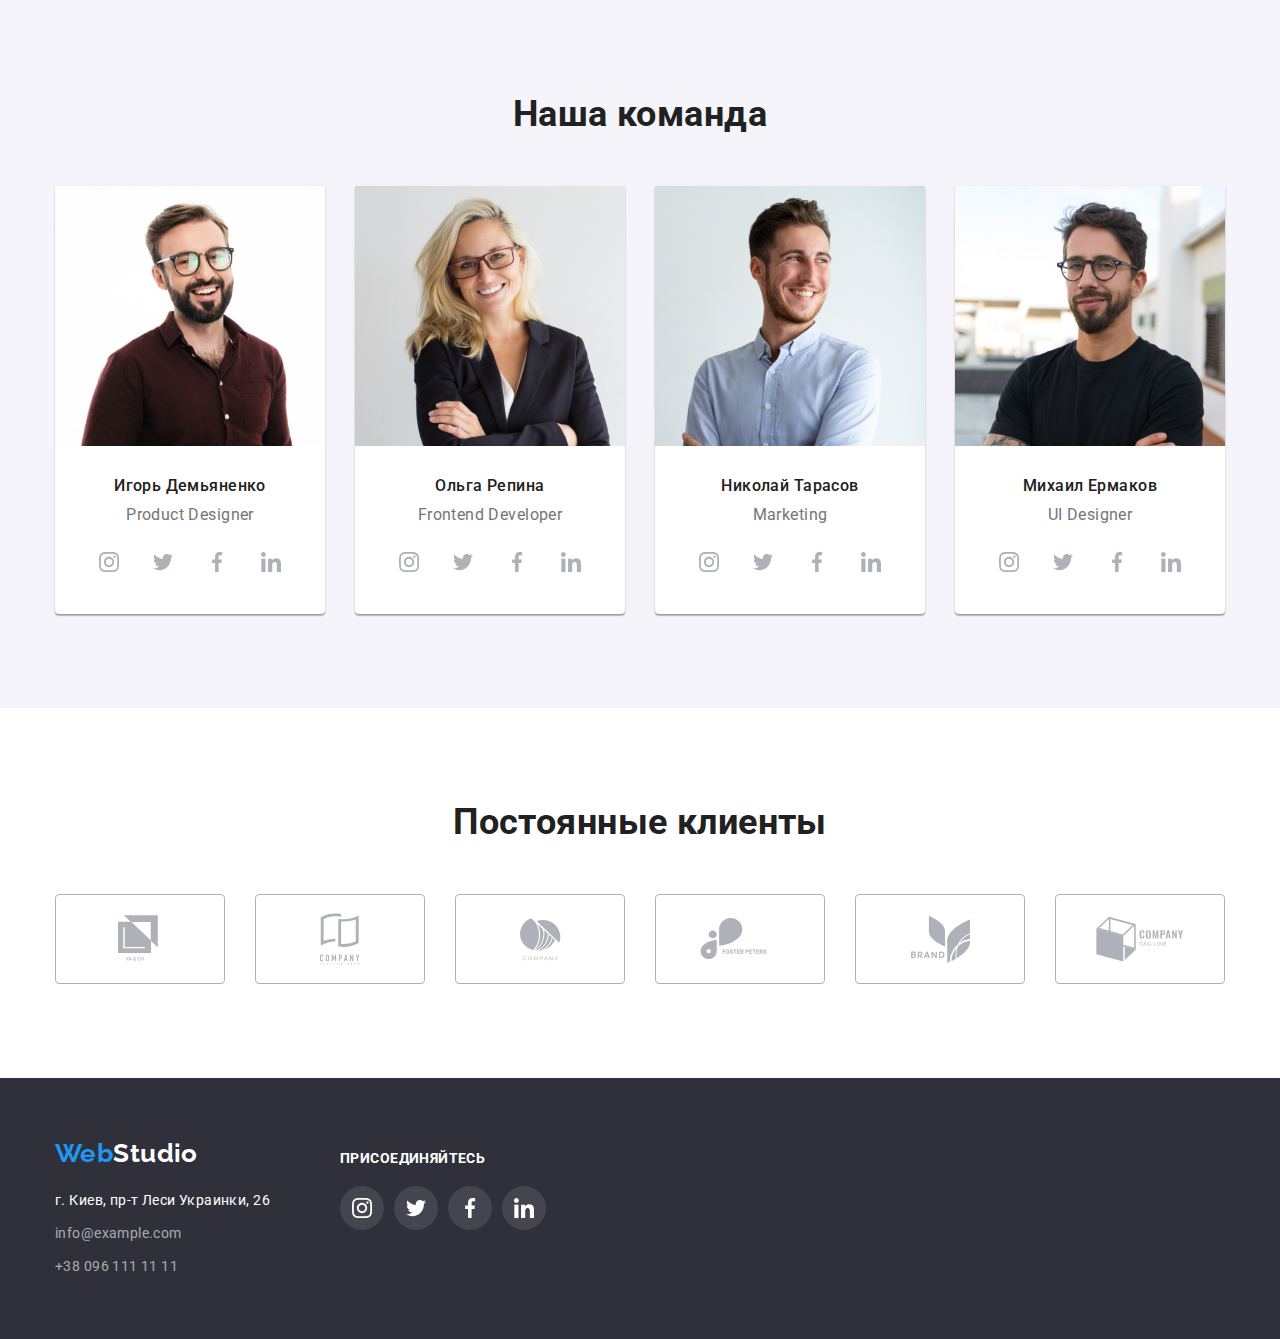
==== commit ef8d120b: "Добавляет тайминги на ховеры" ====
--- a/index.html
+++ b/index.html
@@ -19,7 +19,7 @@
   	    			<a lang="en" href="./index.html" class="logo"><span class="logo-part">Web</span>Studio</a>
   	    			<ul class="header-menu list">
   	        			<li class="header-menu-item">
-							<a href="" class="link header-link current-page">Студия<div class="sub-line"></div></a>
+							<a href="" class="link header-link current-page">Студия</a>
 						</li>
   	        			<li class="header-menu-item">
 							<a href="./portfolio.html" class="link header-link">Портфолио</a>
--- a/css/styles.css
+++ b/css/styles.css
@@ -95,6 +95,8 @@
 .dark-bg .link:focus,
 .current-page {
   color: var(--accent-color);
+  transition-duration: 250ms;
+  transition-timing-function: cubic-bezier(0.4, 0, 0.2, 1);
 }
 
 .logo {
@@ -132,12 +134,15 @@
 
 .btn:hover,
 .btn:focus {
+  transition-duration: 250ms;
+  transition-timing-function: cubic-bezier(0.4, 0, 0.2, 1);
   background-color: rgba(33, 150, 243, 0.75);
-  box-shadow: 0px 3px 1px rgba(0, 0, 0, 0.1), 0px 1px 2px rgba(0, 0, 0, 0.08),
-    0px 2px 2px rgba(0, 0, 0, 0.12);
+  box-shadow: 0px 4px 4px rgba(0, 0, 0, 0.15);
 }
 
 .btn:active {
+  transition-duration: 250ms;
+  transition-timing-function: cubic-bezier(0.4, 0, 0.2, 1);
   background-color: rgba(33, 150, 243, 0.5);
   box-shadow: 0px 3px 1px rgba(0, 0, 0, 0.1), 0px 1px 2px rgba(0, 0, 0, 0.08),
     0px 2px 2px rgba(0, 0, 0, 0.12);
@@ -177,32 +182,24 @@
   display: inline-flex;
 }
 
+.header-menu-item {
+  position: relative;
+}
+
 .header-menu-item:not(:last-child) {
   margin-right: 50px;
 }
 
-.current-page {
-  position: relative;
-}
-
-.sub-line {
+.current-page::after {
+  content: '';
   position: absolute;
   left: 0;
-  top: 46.85px;
+  top: 50.2px;
   width: 100%;
   height: 3px;
   border-radius: 2px;
   background-color: var(--accent-color);
 }
-
-/* .header-menu .header-link:hover:after,
-.current-page:after {
-  content: '';
-  display: block;
-  width: 100%;
-  height: 3px;
-  background-color: var(--accent-color);
-} */
 
 .header-contacts {
   display: flex;
@@ -232,6 +229,8 @@
 .header-link:hover .header-icons-phone,
 .header-link:focus .header-icons-phone {
   fill: var(--accent-color);
+  transition-duration: 250ms;
+  transition-timing-function: cubic-bezier(0.4, 0, 0.2, 1);
 }
 
 .section-hero {
@@ -433,6 +432,8 @@
 
 .social-icons-link:hover {
   background-color: var(--accent-color);
+  transition-duration: 250ms;
+  transition-timing-function: cubic-bezier(0.4, 0, 0.2, 1);
 }
 
 .social-icons-svg {
@@ -444,6 +445,8 @@
 .social-icons-link:hover .social-icons-svg,
 .social-icons-link:focus .social-icons-svg {
   fill: var(--white);
+  transition-duration: 250ms;
+  transition-timing-function: cubic-bezier(0.4, 0, 0.2, 1);
 }
 
 .customers .section-title {
@@ -472,6 +475,8 @@
 .customers-link:hover {
   border: 1px solid var(--accent-color);
   border-radius: 4px;
+  transition-duration: 250ms;
+  transition-timing-function: cubic-bezier(0.4, 0, 0.2, 1);
 }
 
 .customers-icons-svg {
@@ -481,6 +486,8 @@
 .customers-link:hover .customers-icons-svg,
 .customers-link:focus .customers-icons-svg {
   fill: var(--accent-color);
+  transition-duration: 250ms;
+  transition-timing-function: cubic-bezier(0.4, 0, 0.2, 1);
 }
 
 .customers-icons-svg1 {
@@ -612,6 +619,8 @@
 .portfolio-item:focus {
   box-shadow: 0px 1px 1px rgba(0, 0, 0, 0.12), 0px 4px 4px rgba(0, 0, 0, 0.06),
     1px 4px 6px rgba(0, 0, 0, 0.16);
+  transition-duration: 250ms;
+  transition-timing-function: cubic-bezier(0.4, 0, 0.2, 1);
 }
 
 /* .portfolio-photo {
@@ -641,6 +650,8 @@
 
 .portfolio-item:hover .portfolio-info {
   transform: translateX(0);
+  transition-duration: 250ms;
+  transition-timing-function: cubic-bezier(0.4, 0, 0.2, 1);
 }
 
 .dark-bg {
